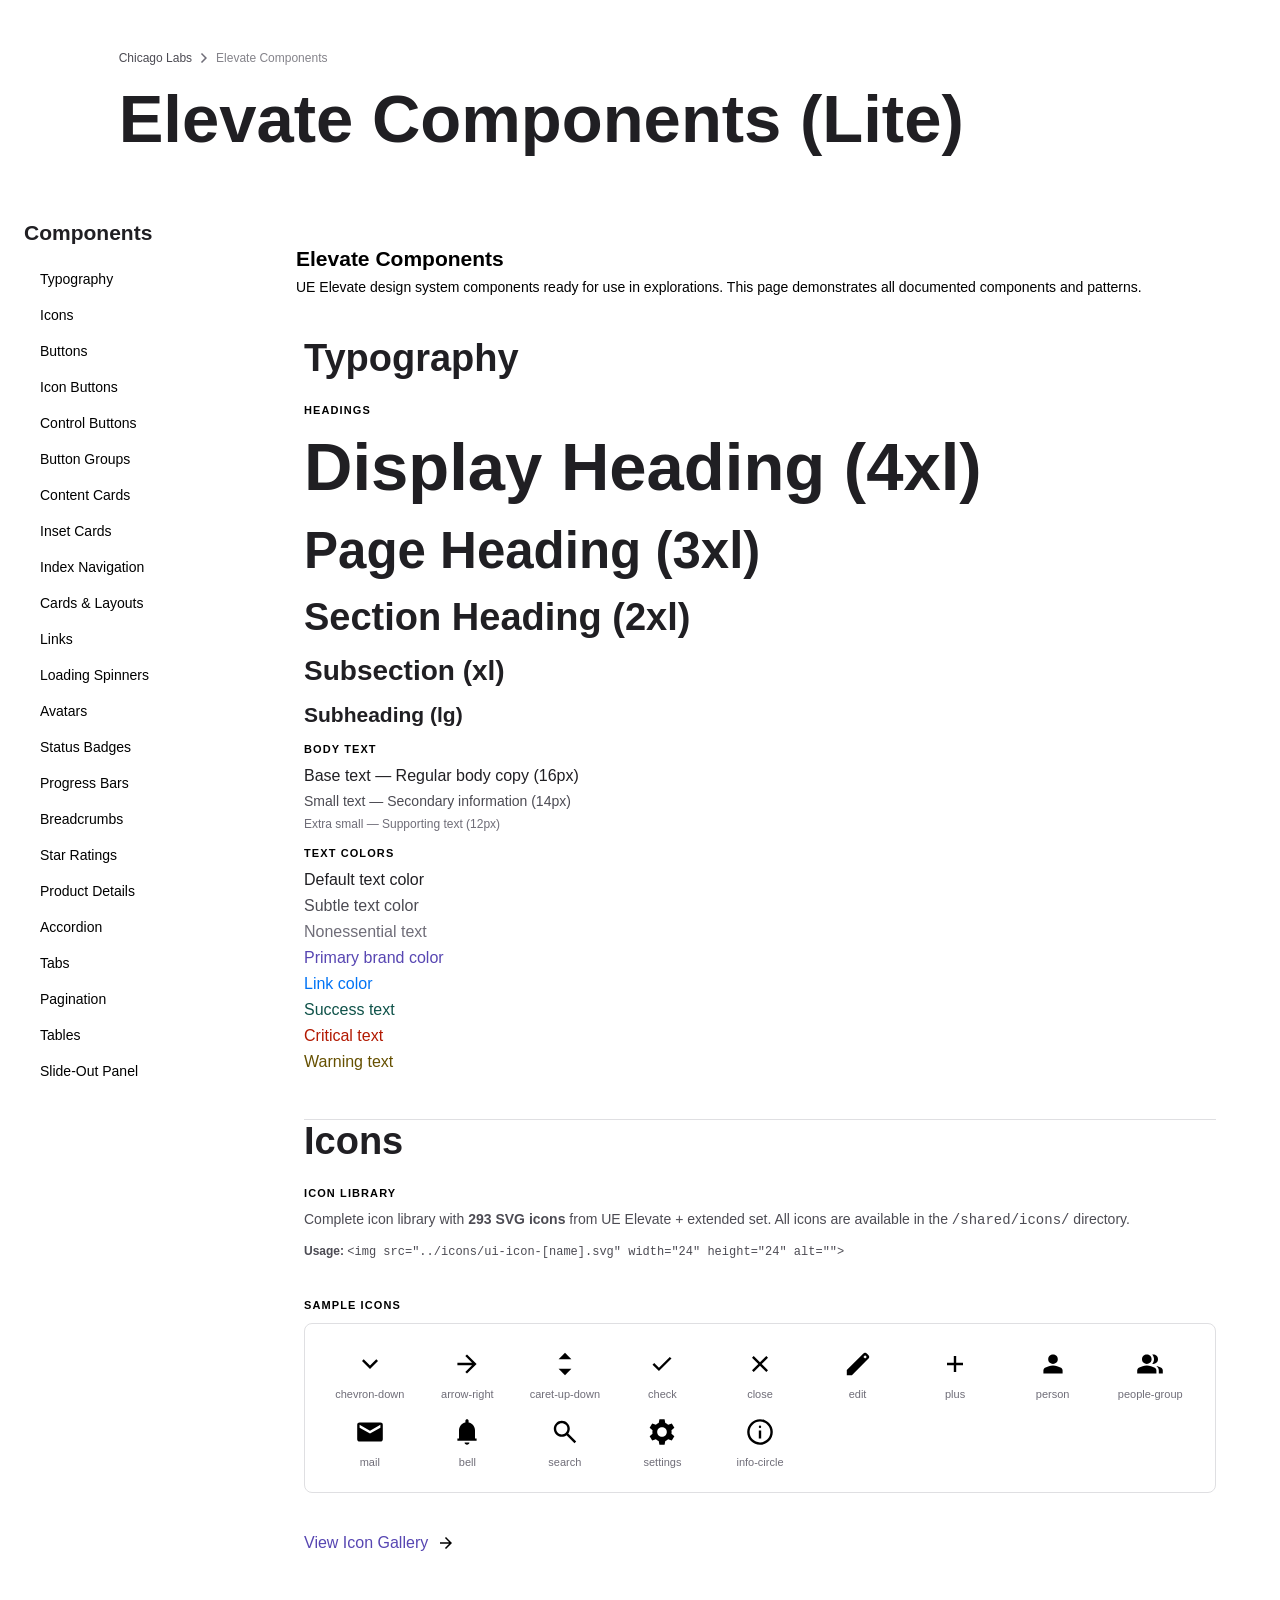
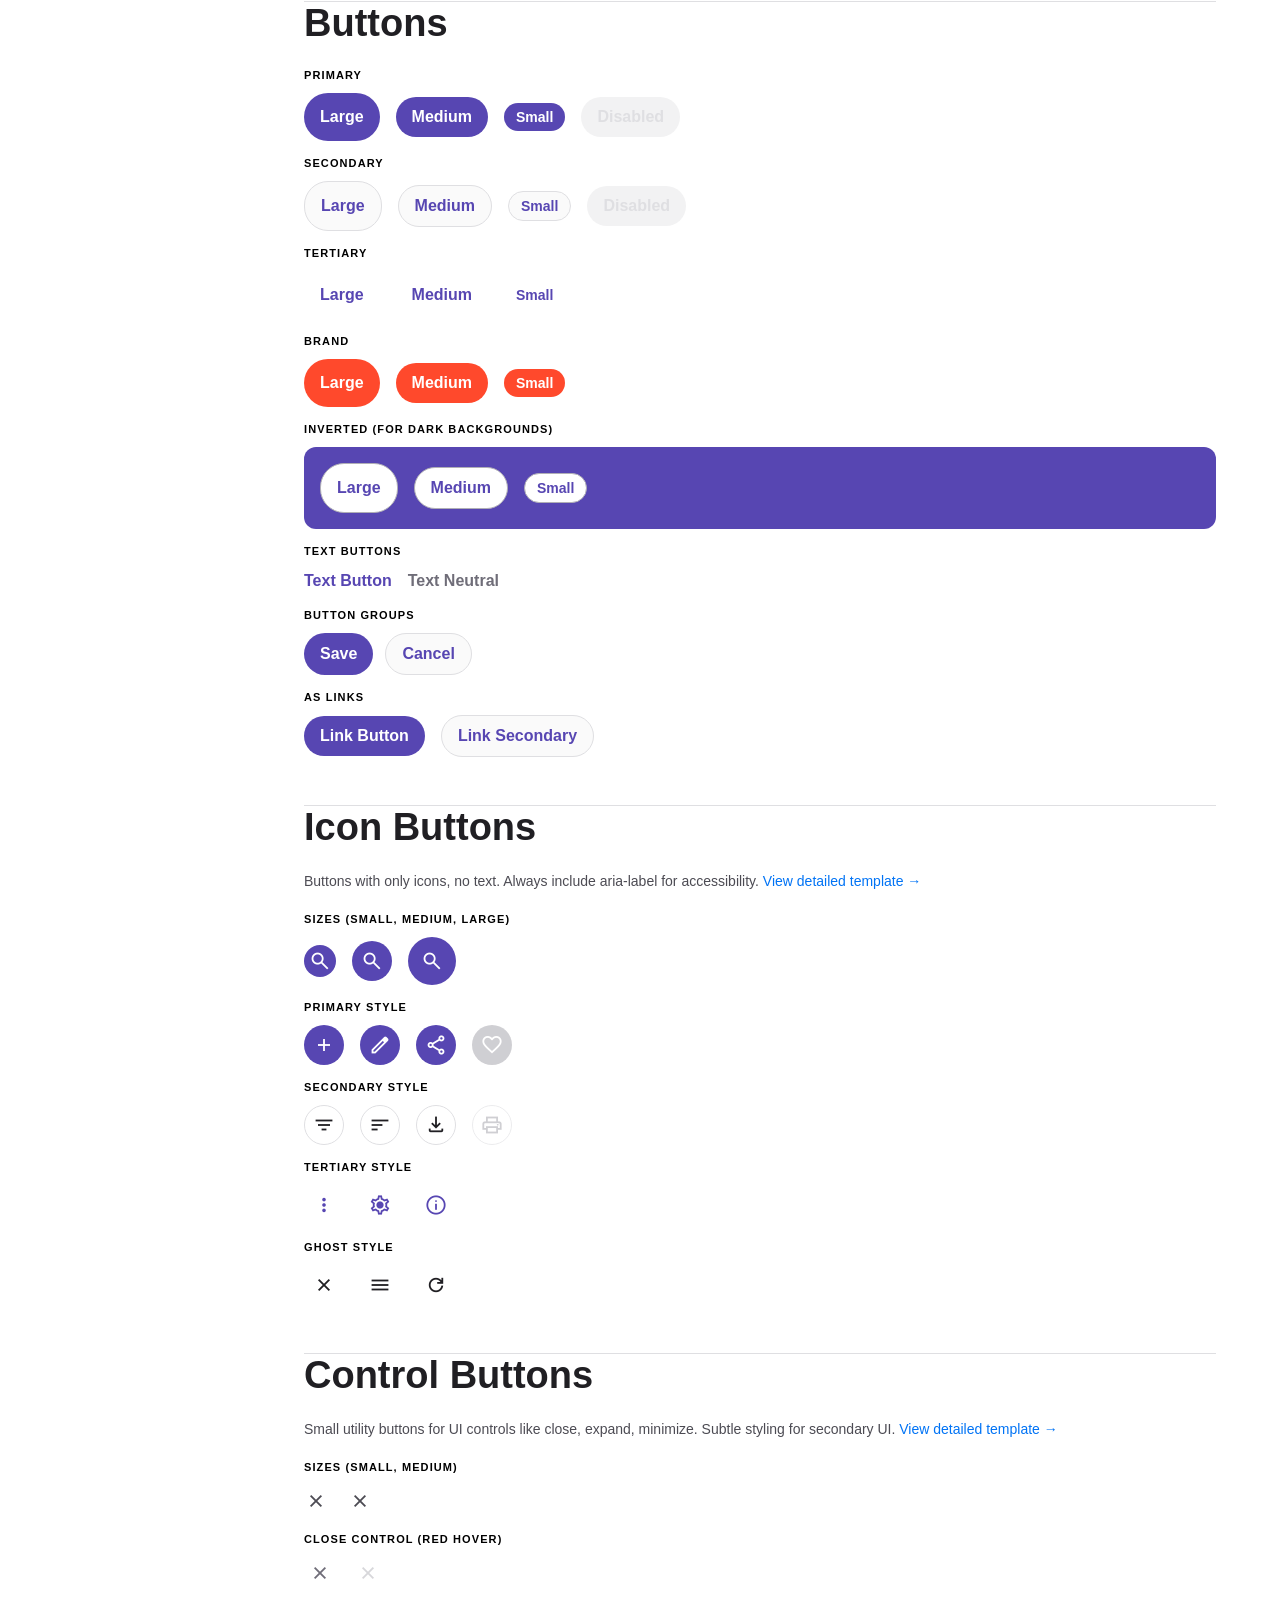
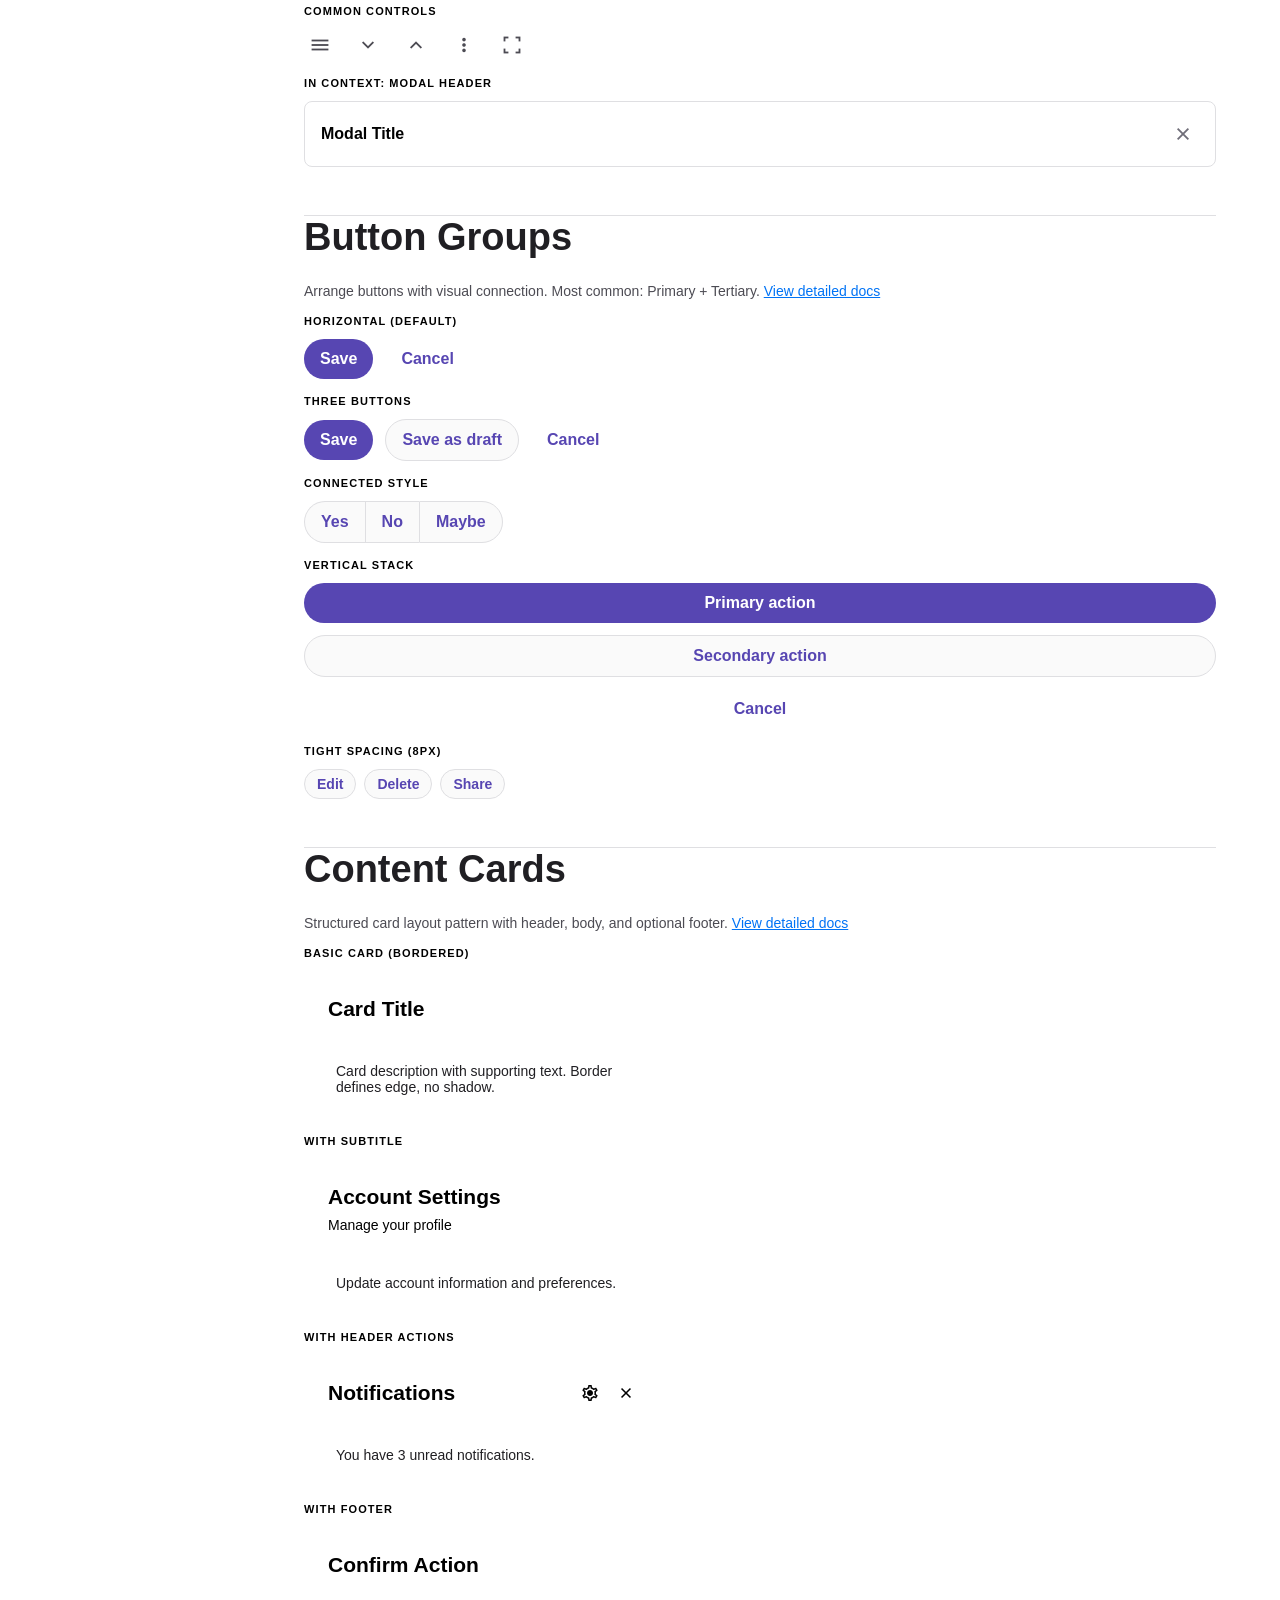
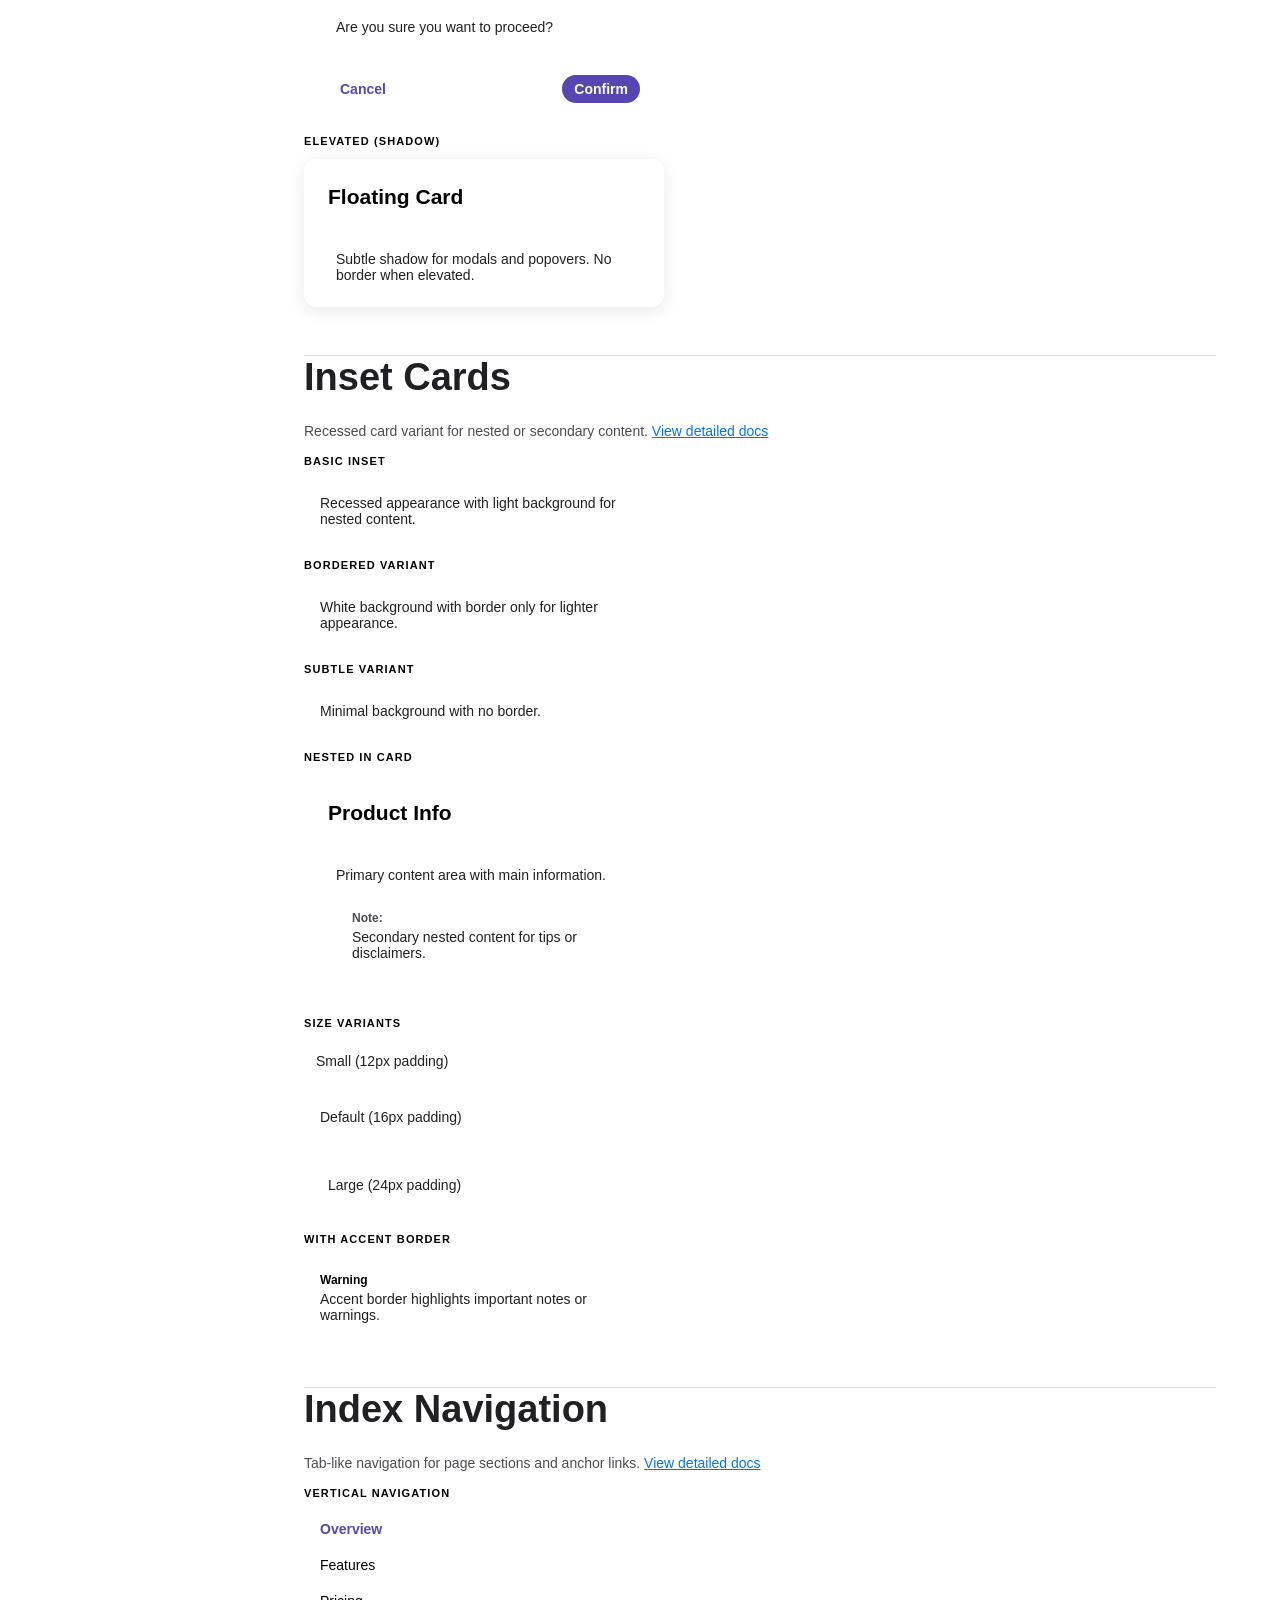
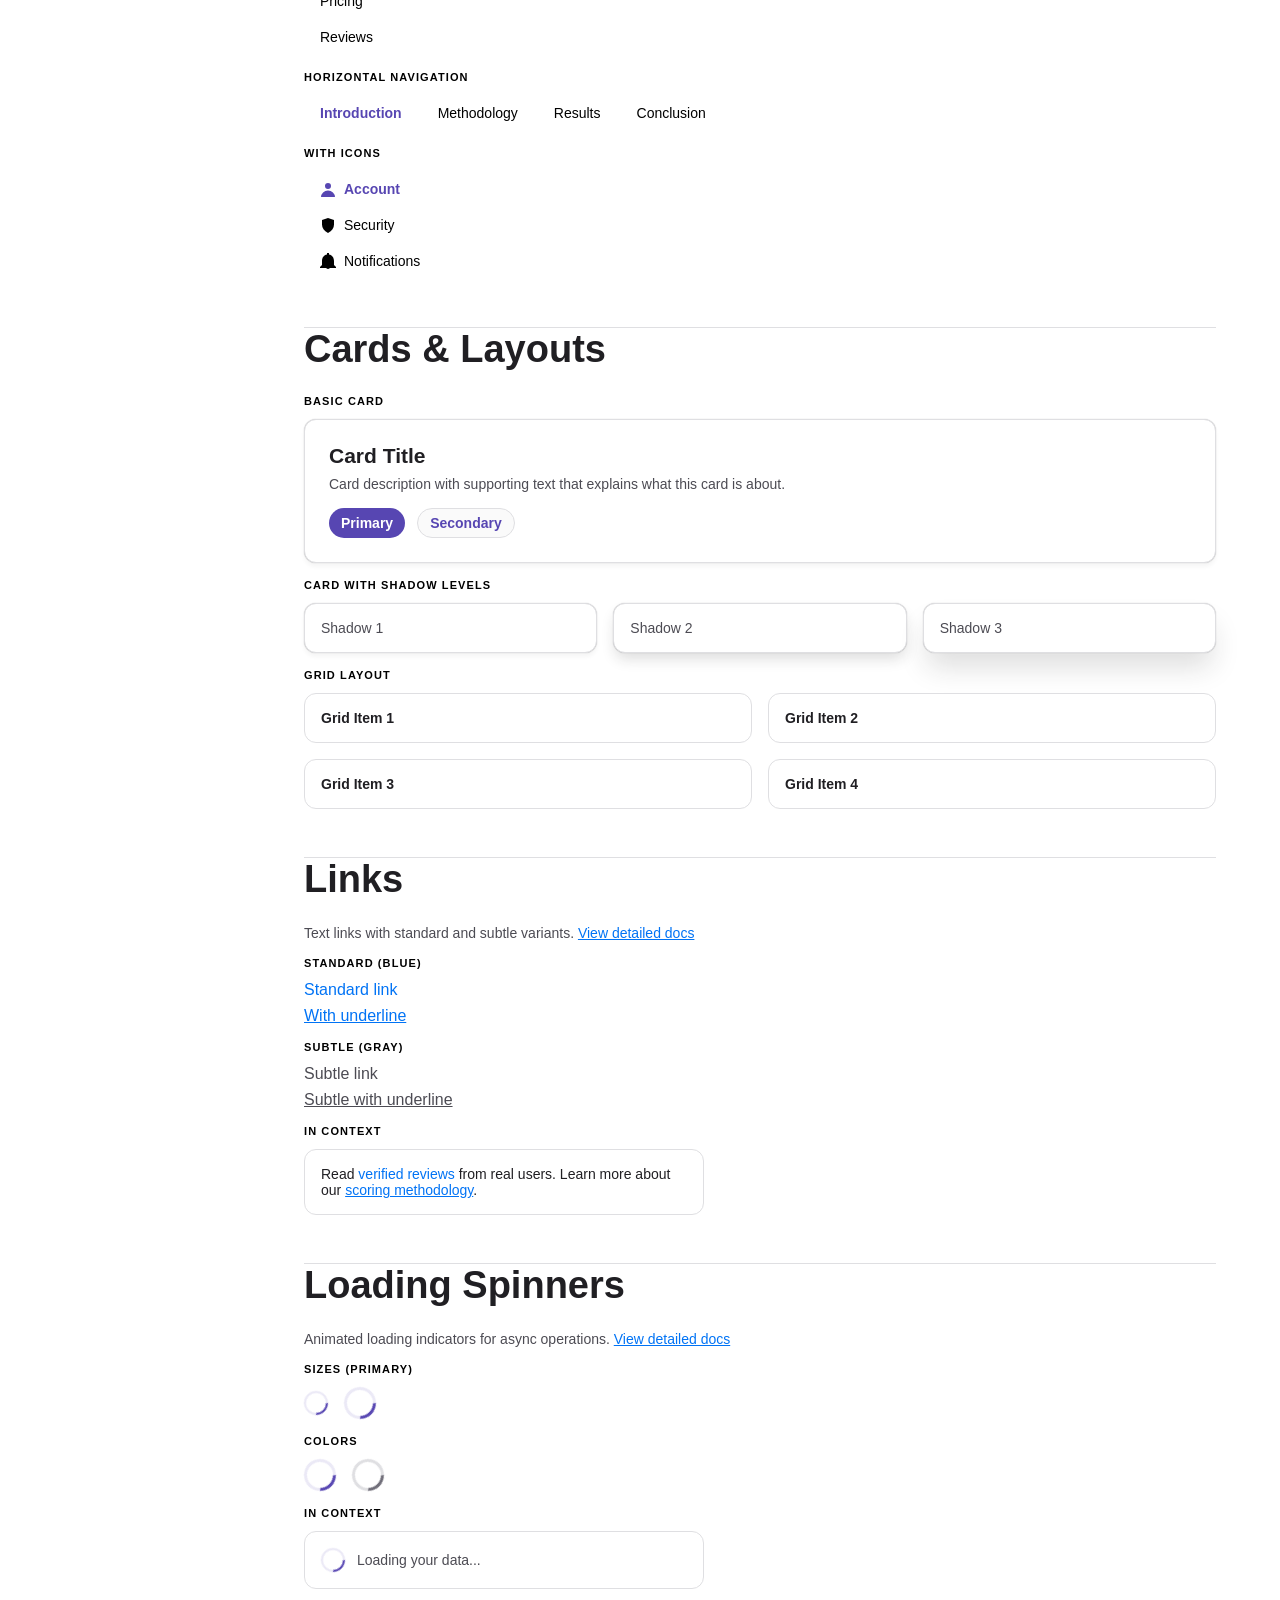
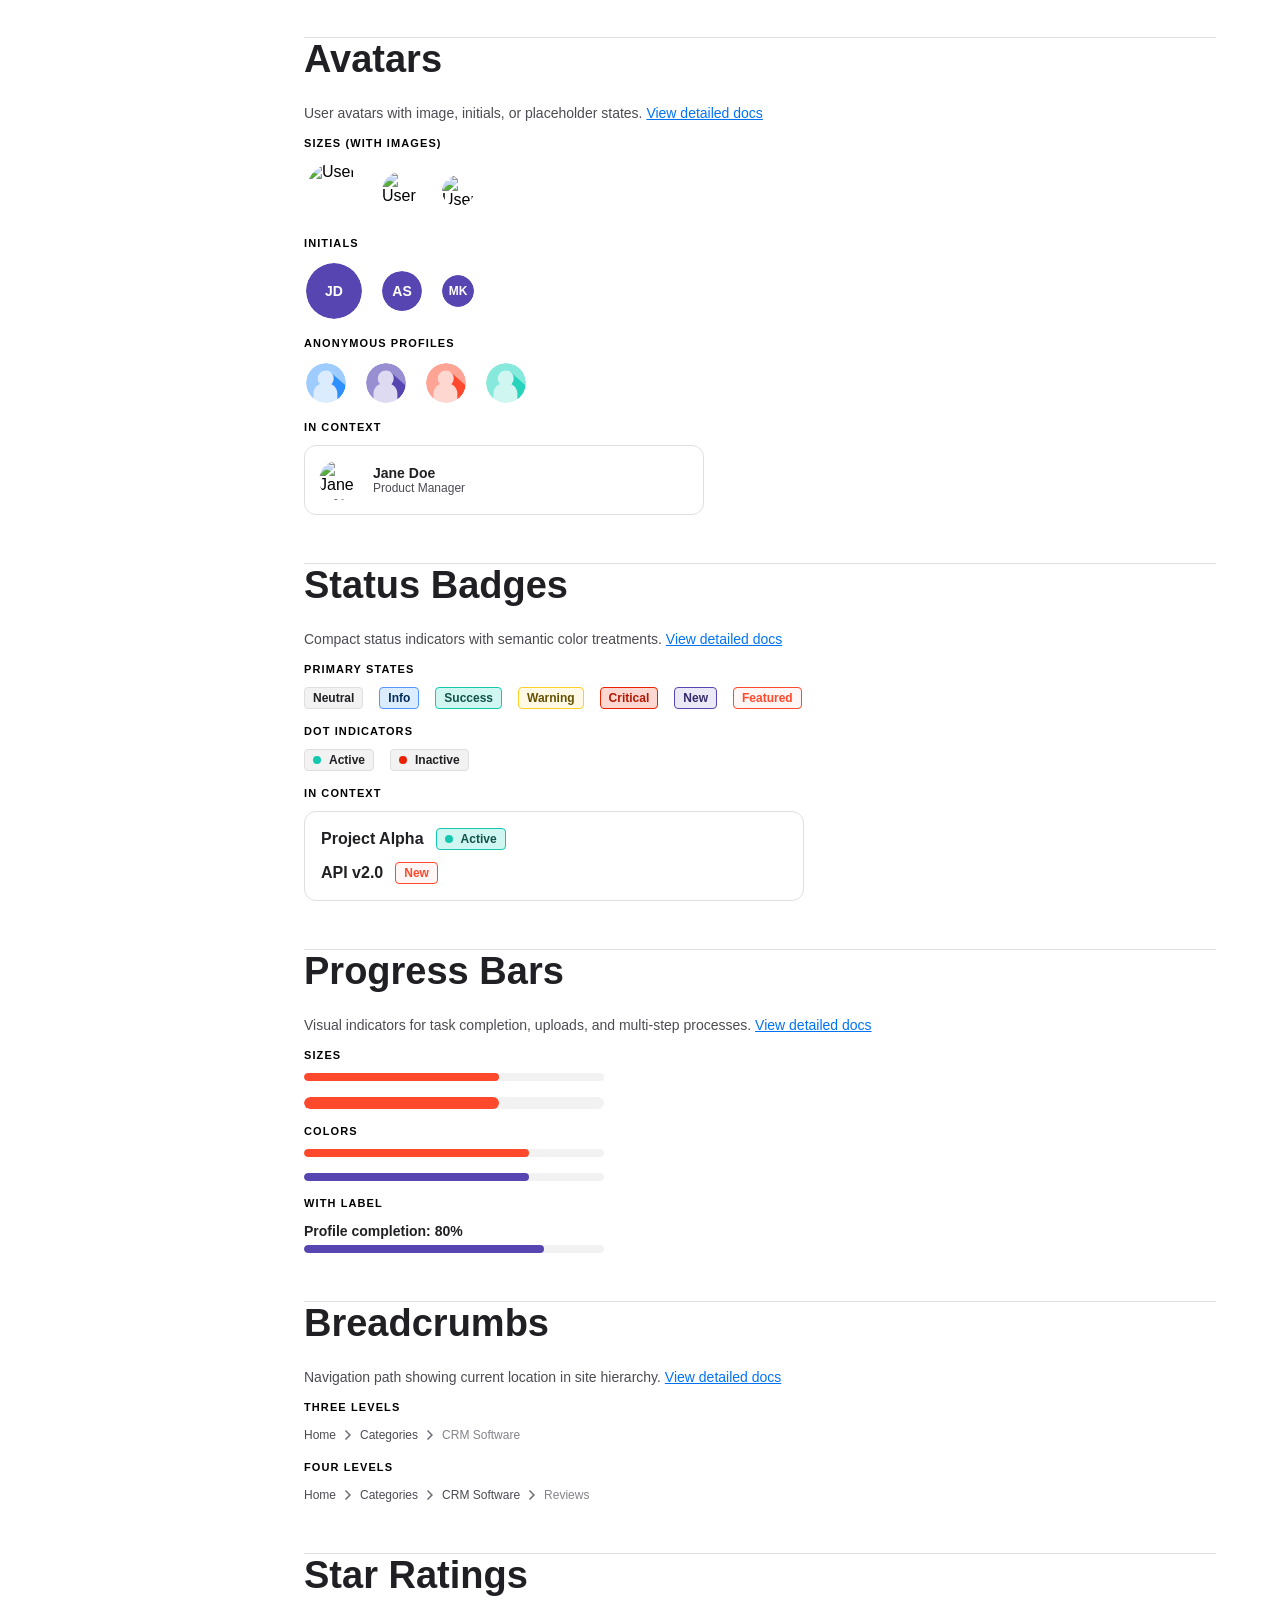
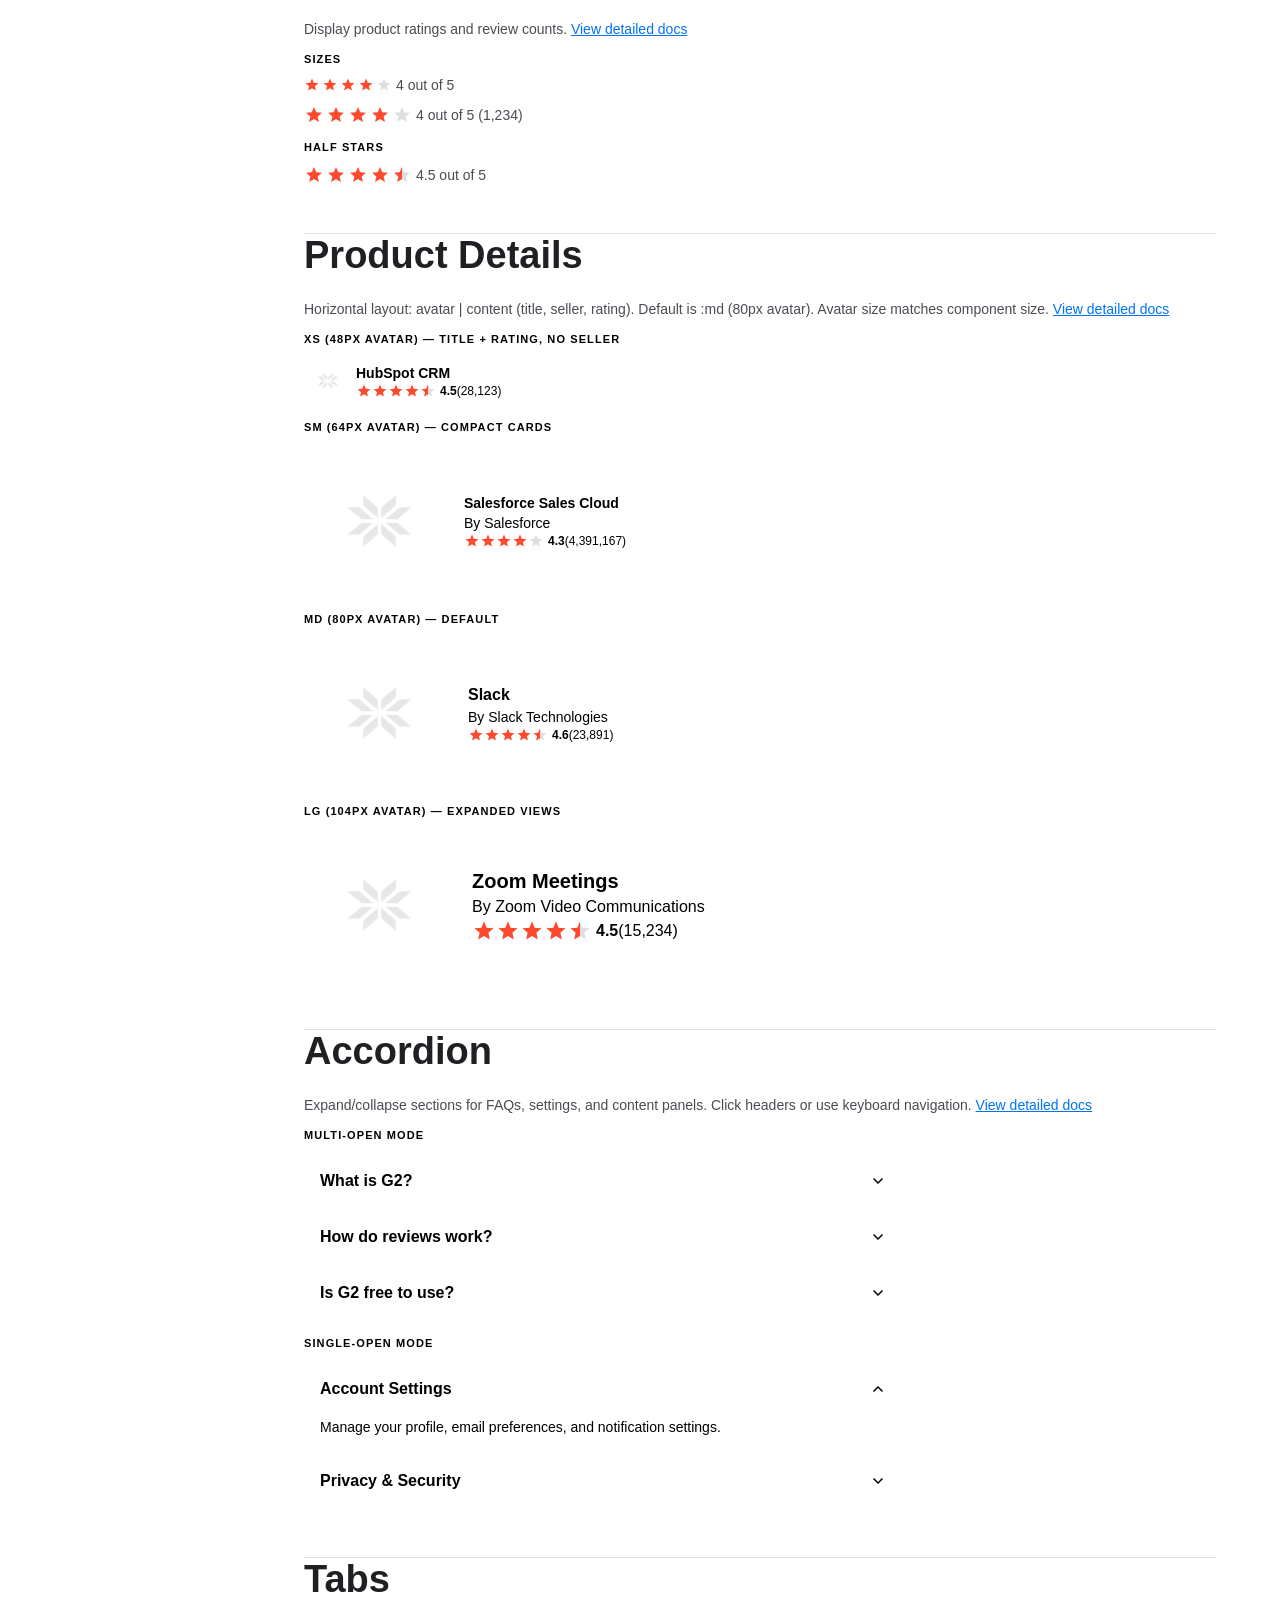
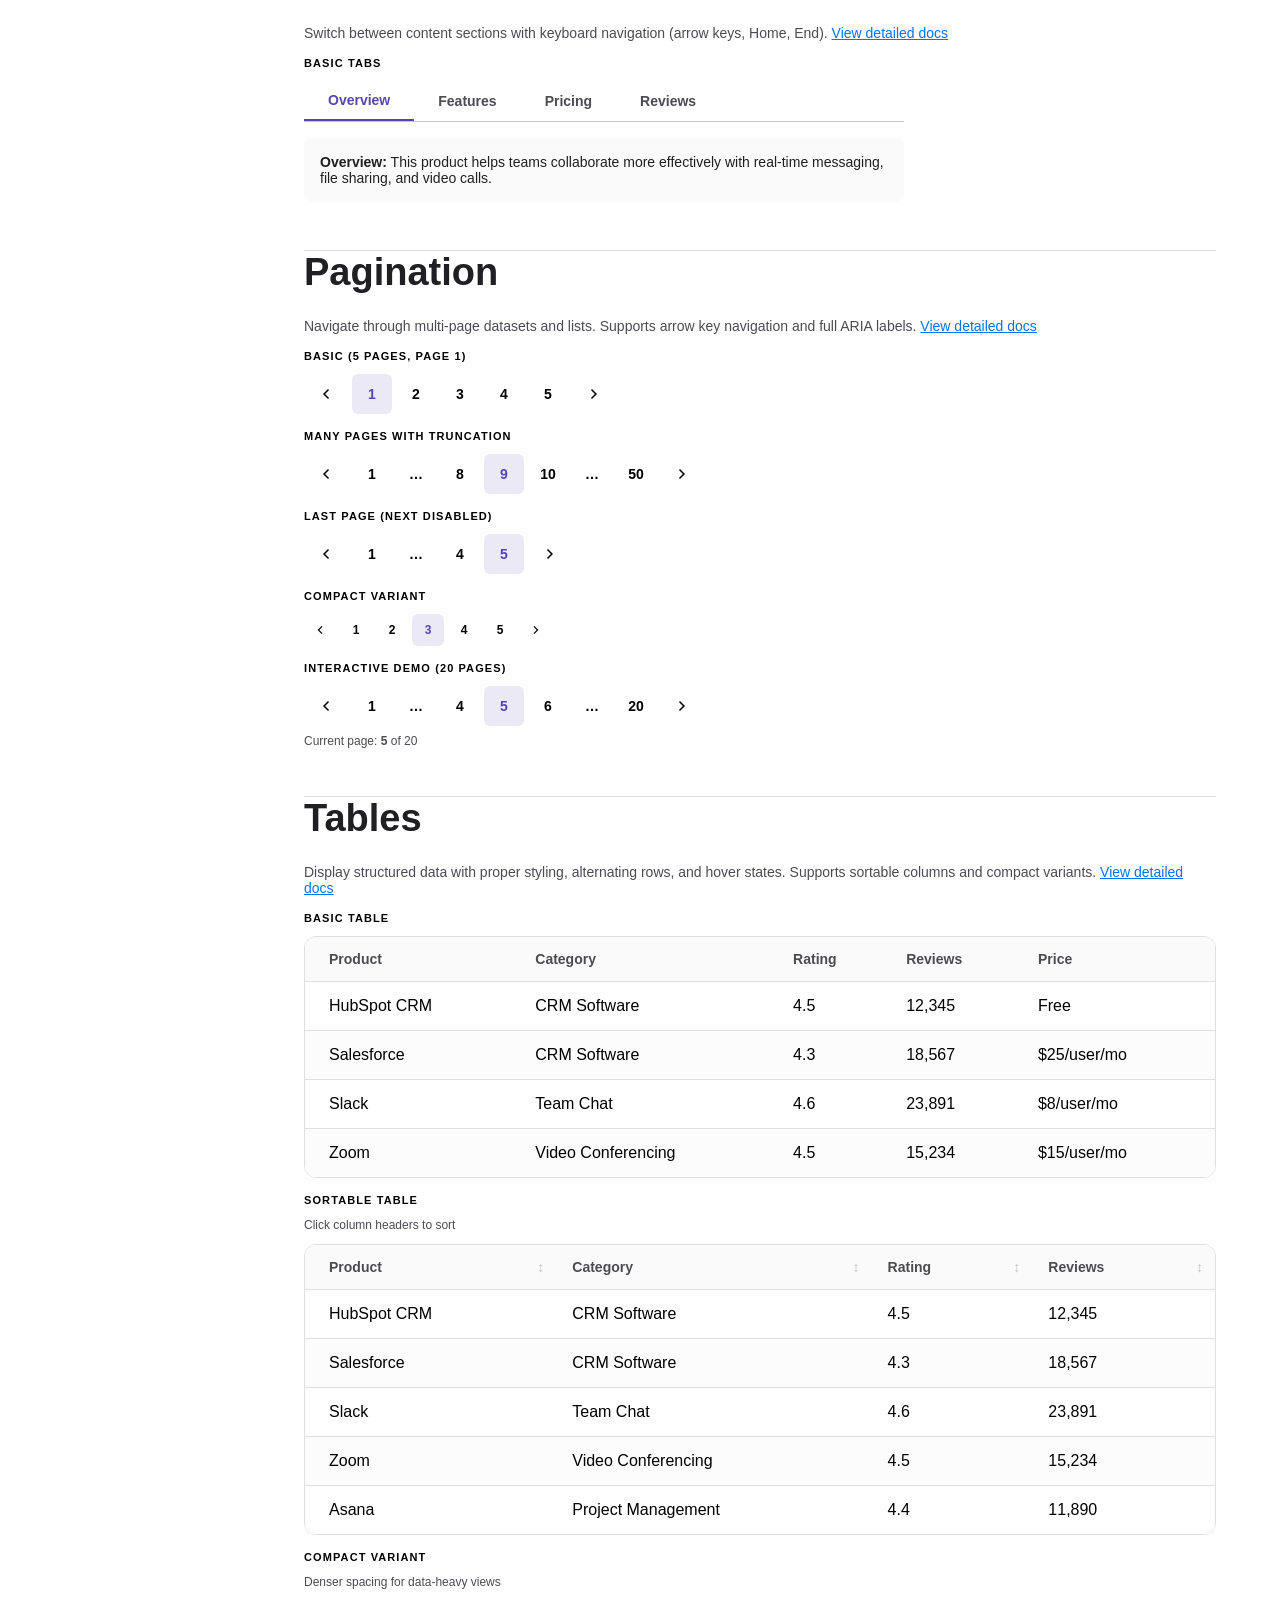
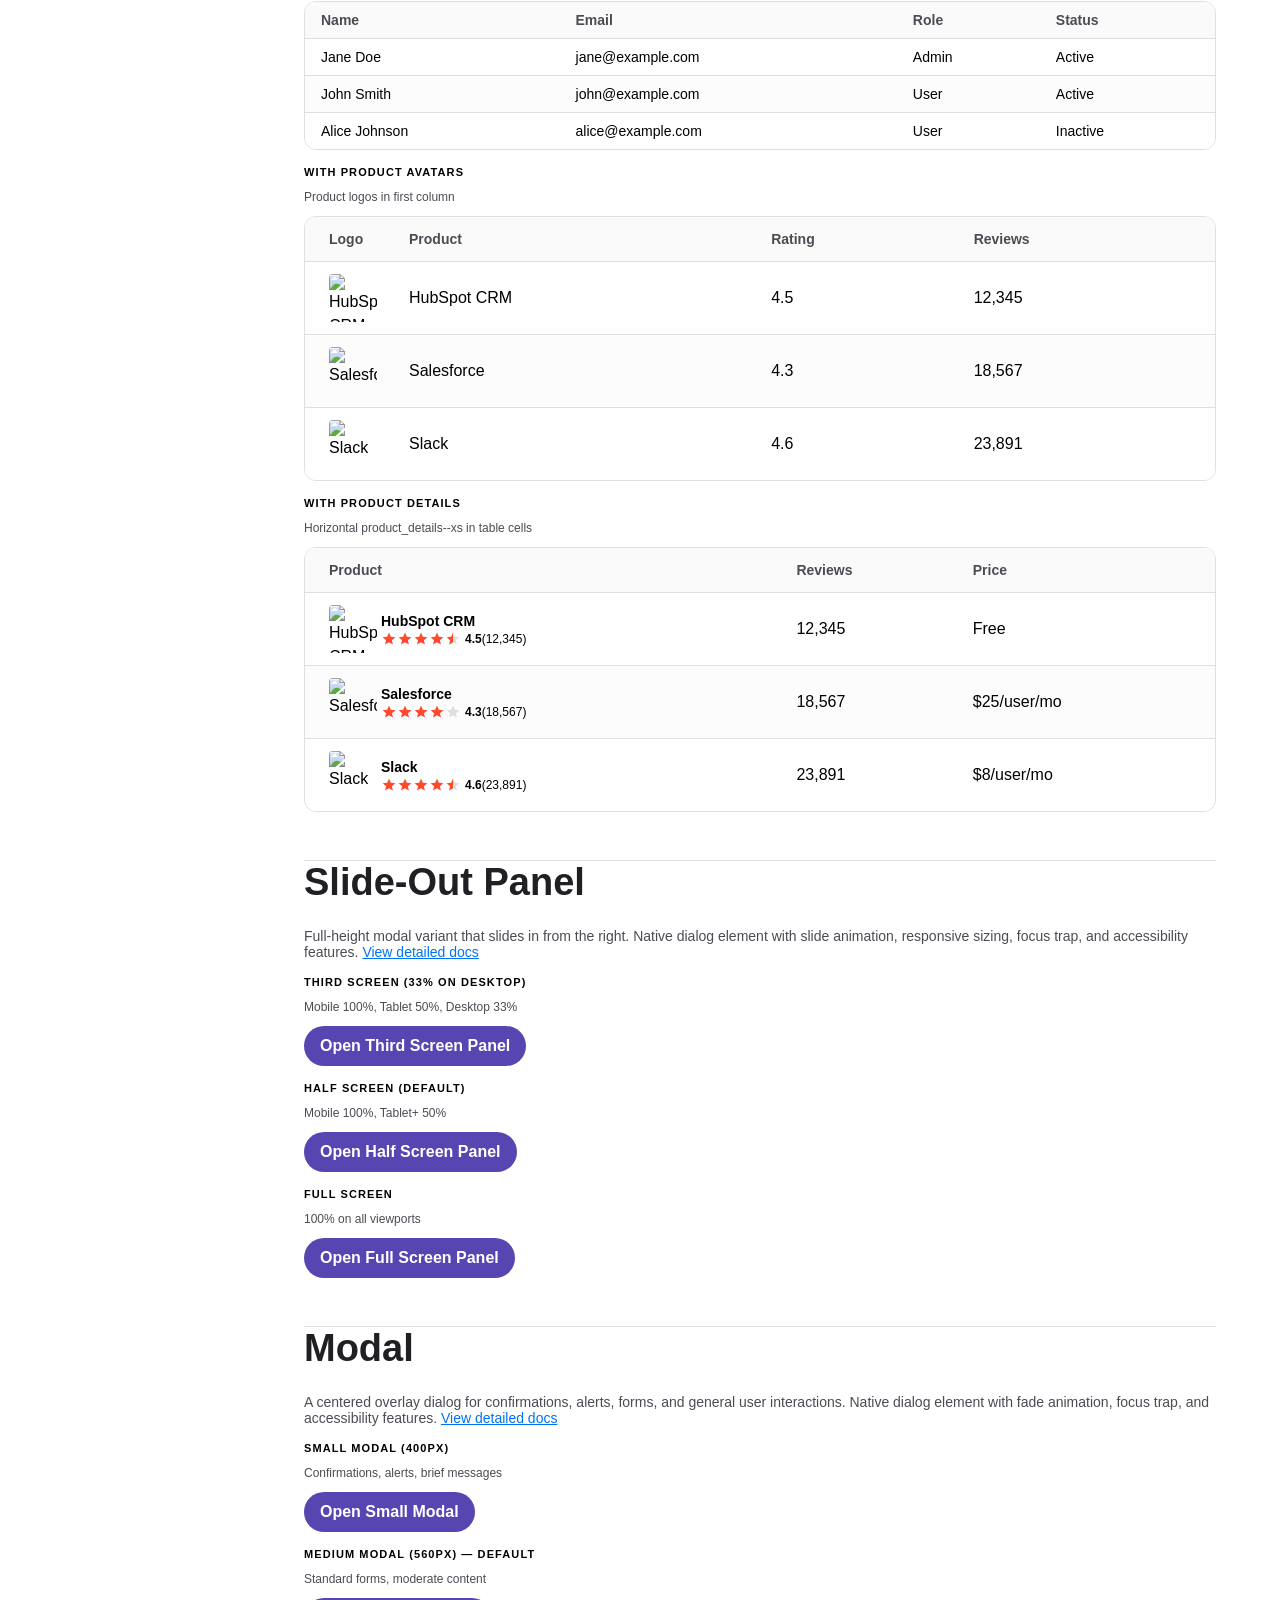
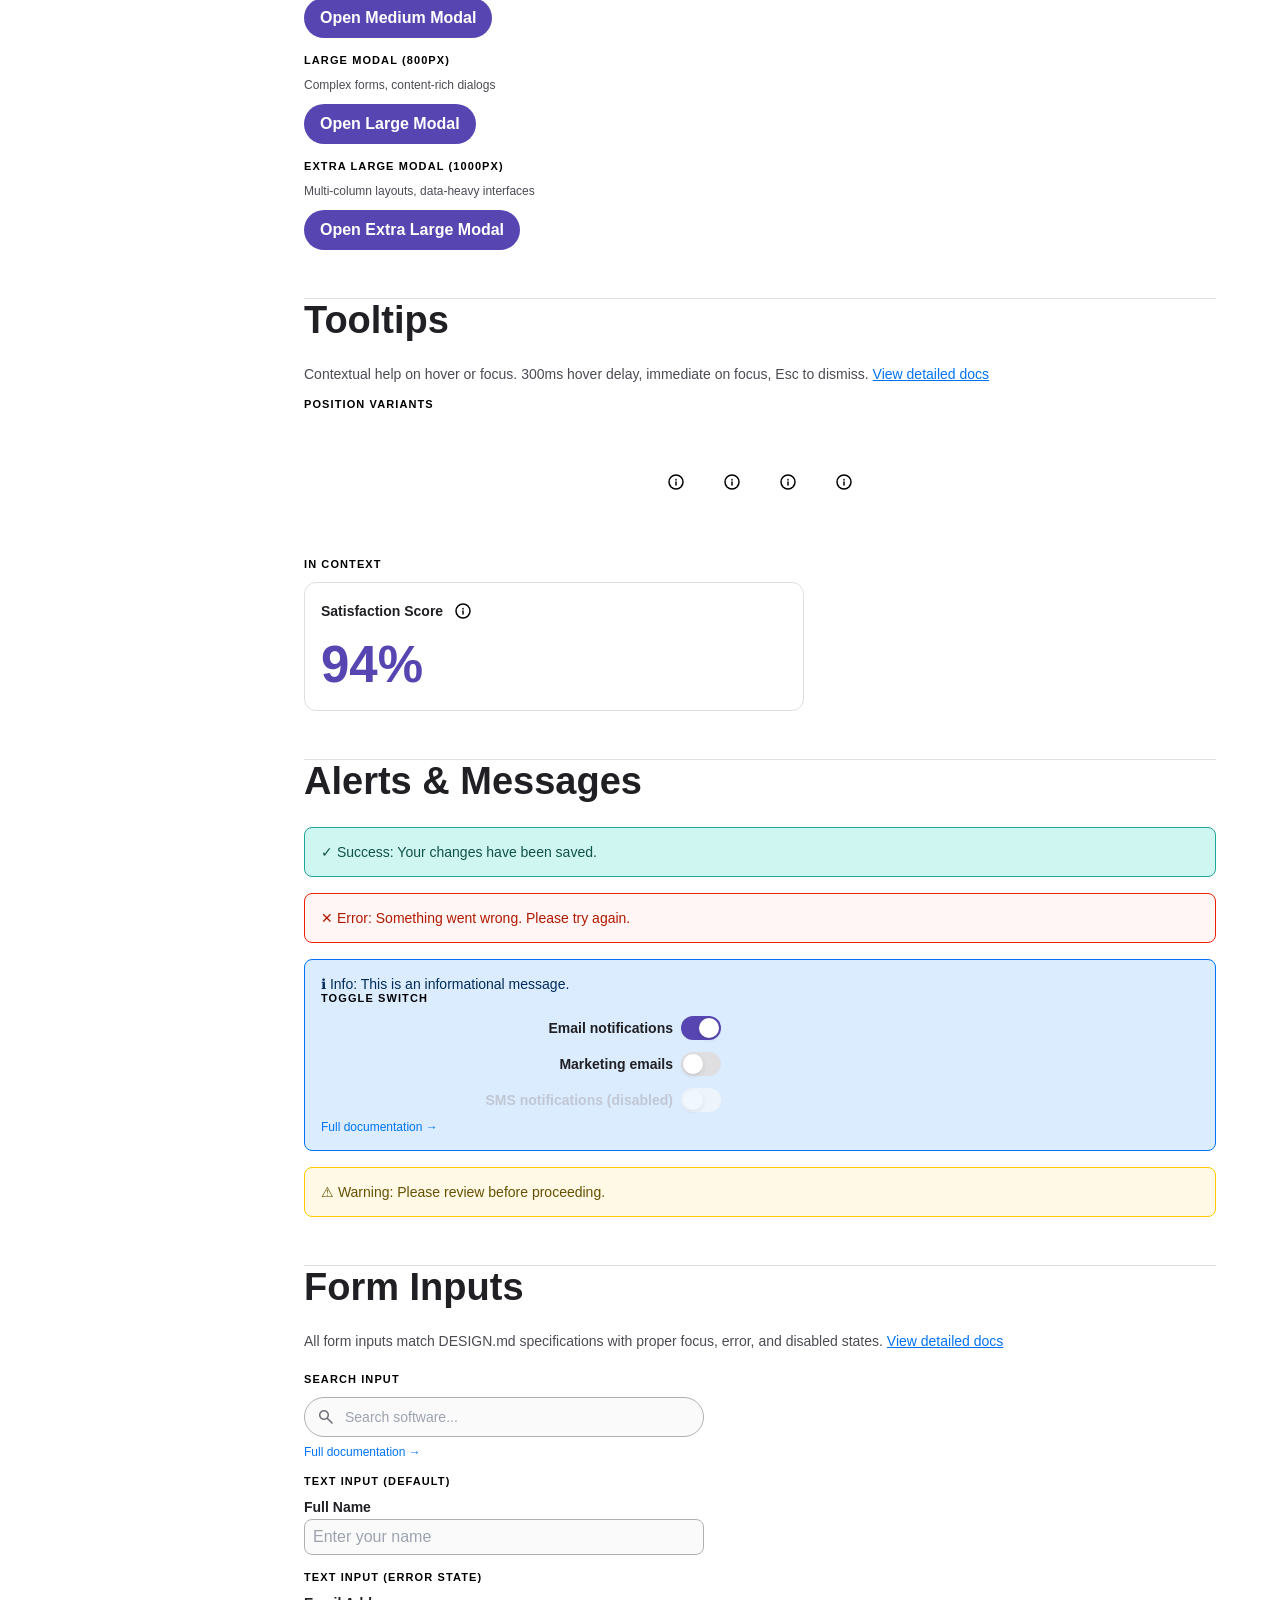
==== index.html @ 7715c1ae "Initial commit: Elevate Prototyping Kit v1.0.0 Ultraworked with [Sisyphus](https://github.com/code-y" ====
<!DOCTYPE html>
  <html lang="en">
  <head>
    <meta charset="UTF-8">
    <meta http-equiv="refresh" content="0; url=./components/elevate-demo.html">
    <title>Elevate Lite</title>
  </head>
  <body>
    <p>Redirecting to <a href="./components/elevate-demo.html">Elevate Lite
  Demo</a>...</p>
  </body>
  </html>
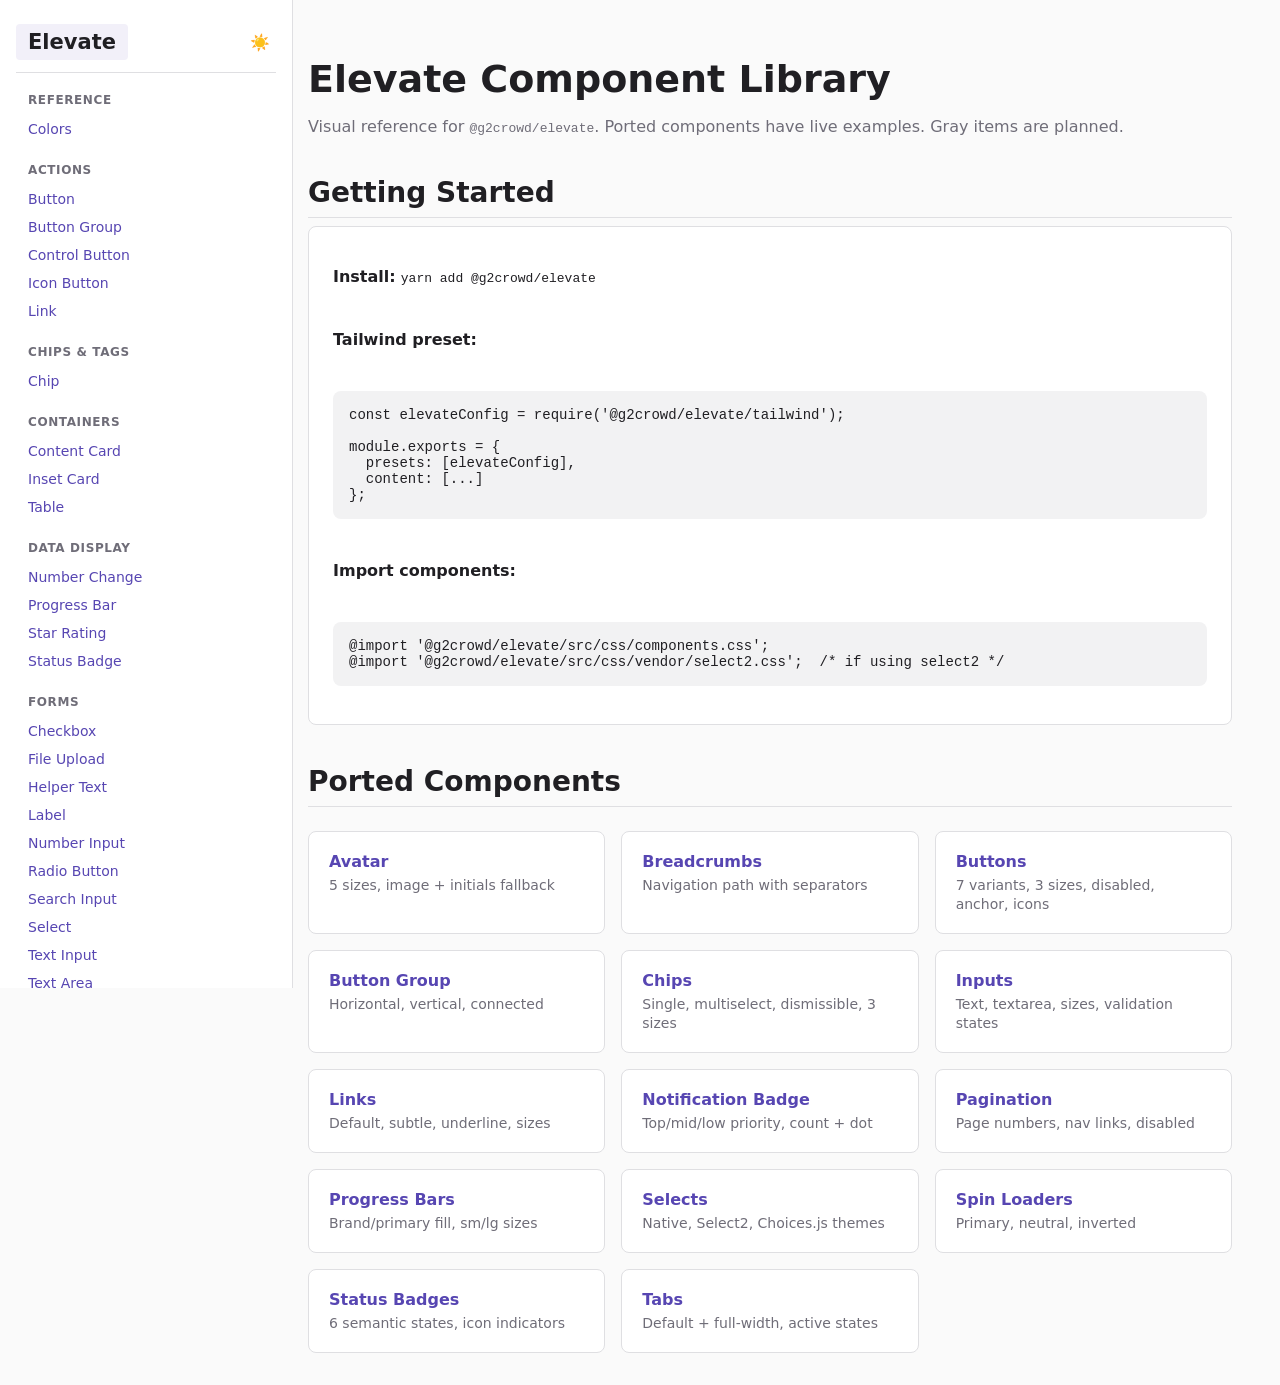
==== commit 08bc60c7: "Fix broken links to deleted elevate-demo.html" ====
--- a/index.html
+++ b/index.html
@@ -2,11 +2,11 @@
   <html lang="en">
   <head>
     <meta charset="UTF-8">
-    <meta http-equiv="refresh" content="0; url=./components/elevate-demo.html">
+    <meta http-equiv="refresh" content="0; url=./examples/index.html">
     <title>Elevate Lite</title>
   </head>
   <body>
-    <p>Redirecting to <a href="./components/elevate-demo.html">Elevate Lite
+    <p>Redirecting to <a href="./examples/index.html">Elevate Lite
   Demo</a>...</p>
   </body>
   </html>
